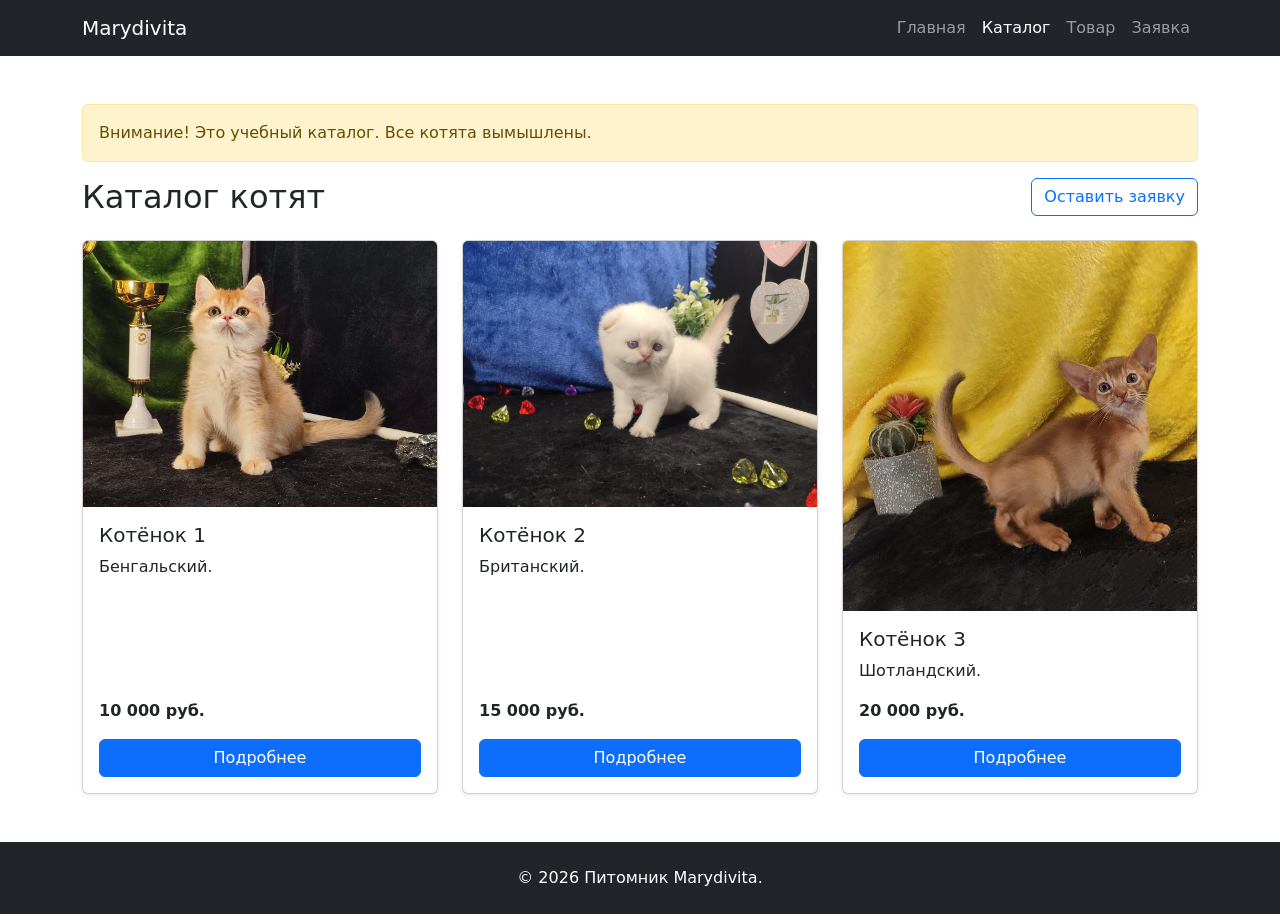
==== catalog.html @ 5cc083c1 "feat: create Bootstrap shop project structure" ====
<!DOCTYPE html>
<html lang="ru">
<head>
    <meta charset="UTF-8">
    <meta name="viewport" content="width=device-width, initial-scale=1.0">
    <title>Каталог – Marydivita</title>
    <link href="https://cdn.jsdelivr.net/npm/bootstrap@5.3.3/dist/css/bootstrap.min.css" rel="stylesheet">
    <link rel="stylesheet" href="css/custom.css">
</head>
<body>

    <nav class="navbar navbar-expand-lg navbar-dark bg-dark">
        <div class="container">
            <a class="navbar-brand" href="index.html">Marydivita</a>
            <button class="navbar-toggler" type="button" data-bs-toggle="collapse" data-bs-target="#mainNav"><span class="navbar-toggler-icon"></span></button>
            <div class="collapse navbar-collapse" id="mainNav">
                <ul class="navbar-nav ms-auto">
                    <li class="nav-item"><a class="nav-link" href="index.html">Главная</a></li>
                    <li class="nav-item"><a class="nav-link active" href="catalog.html">Каталог</a></li>
                    <li class="nav-item"><a class="nav-link" href="product.html">Товар</a></li>
                    <li class="nav-item"><a class="nav-link" href="order.html">Заявка</a></li>
                </ul>
            </div>
        </div>
    </nav>

    <main class="container my-5">
        <!-- Сообщение Alert -->
        <div class="alert alert-warning" role="alert">
            Внимание! Это учебный каталог. Все котята вымышлены.
        </div>

        <div class="d-flex justify-content-between align-items-center mb-4">
            <h1 class="h2 mb-0">Каталог котят</h1>
            <a href="order.html" class="btn btn-outline-primary">Оставить заявку</a>
        </div>

        <div class="row g-4">
            <!-- Товар 1 -->
            <div class="col-12 col-md-6 col-lg-4">
                <div class="card h-100 shadow-sm">
                    <img src="images/cat-1.jpg" class="card-img-top" alt="Котёнок 1">
                    <div class="card-body d-flex flex-column">
                        <h5 class="card-title">Котёнок 1</h5>
                        <p class="card-text">Бенгальский.</p>
                        <p class="fw-bold mt-auto">10 000 руб.</p>
                        <a href="product.html" class="btn btn-primary">Подробнее</a>
                    </div>
                </div>
            </div>
            <!-- Товар 2 -->
            <div class="col-12 col-md-6 col-lg-4">
                <div class="card h-100 shadow-sm">
                    <img src="images/cat-2.jpg" class="card-img-top" alt="Котёнок 2">
                    <div class="card-body d-flex flex-column">
                        <h5 class="card-title">Котёнок 2</h5>
                        <p class="card-text">Британский.</p>
                        <p class="fw-bold mt-auto">15 000 руб.</p>
                        <a href="product.html" class="btn btn-primary">Подробнее</a>
                    </div>
                </div>
            </div>
            <!-- Товар 3 -->
            <div class="col-12 col-md-6 col-lg-4">
                <div class="card h-100 shadow-sm">
                    <img src="images/cat-3.jpg" class="card-img-top" alt="Котёнок 3">
                    <div class="card-body d-flex flex-column">
                        <h5 class="card-title">Котёнок 3</h5>
                        <p class="card-text">Шотландский.</p>
                        <p class="fw-bold mt-auto">20 000 руб.</p>
                        <a href="product.html" class="btn btn-primary">Подробнее</a>
                    </div>
                </div>
            </div>
        </div>
    </main>

    <footer class="bg-dark text-white text-center py-4 mt-5">
        <p class="mb-0">&copy; 2026 Питомник Marydivita.</p>
    </footer>

    <script src="https://cdn.jsdelivr.net/npm/bootstrap@5.3.3/dist/js/bootstrap.bundle.min.js"></script>
</body>
</html>
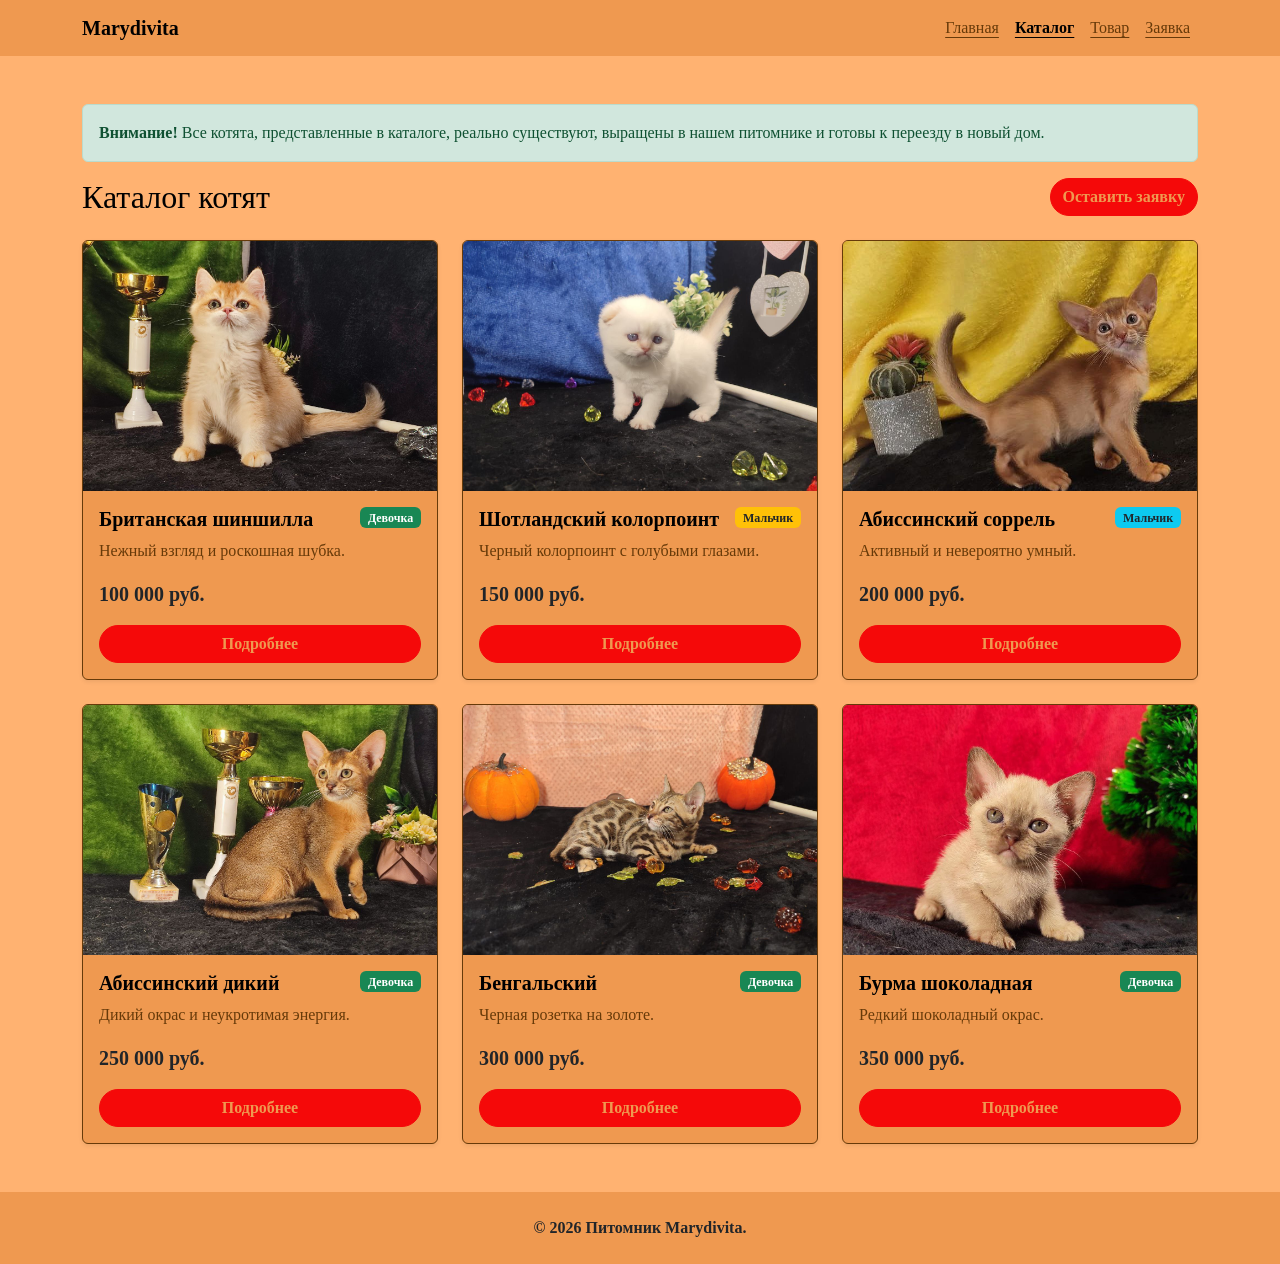
==== commit b463d863: "feat: create Bootstrap shop with 6 kittens and custom styling" ====
--- a/catalog.html
+++ b/catalog.html
@@ -3,16 +3,38 @@
 <head>
     <meta charset="UTF-8">
     <meta name="viewport" content="width=device-width, initial-scale=1.0">
-    <title>Каталог – Marydivita</title>
+    <title>Каталог – Marydivita Bootstrap</title>
+    
     <link href="https://cdn.jsdelivr.net/npm/bootstrap@5.3.3/dist/css/bootstrap.min.css" rel="stylesheet">
-    <link rel="stylesheet" href="css/custom.css">
+    <link rel="stylesheet" href="css/style.css">
+
+    <style>
+        body { background-color: #ffb271 !important; color: #673a09 !important; font-family: Georgia, "Times New Roman", serif; }
+        h1, h2, h3, h4, h5, .navbar-brand { color: #000 !important; }
+        .bg-dark { background-color: #ef9950 !important; }
+        .navbar-dark .navbar-nav .nav-link { color: #673a09 !important; text-decoration: underline; }
+        .navbar-dark .navbar-nav .nav-link.active { color: #000 !important; font-weight: bold; }
+        
+        .btn-primary { background-color: #f50909 !important; border-color: #f50909 !important; border-radius: 999px !important; color: #ef9950 !important; font-weight: bold; transition: 0.3s;}
+        .btn-primary:hover { background-color: #c40707 !important; color: #fff !important;}
+        
+        .btn-outline-primary { color: #ef9950 !important; border-color: #f50909 !important; border-radius: 999px !important; background-color: #f50909 !important; font-weight: bold; transition: 0.3s;}
+        .btn-outline-primary:hover { background-color: #c40707 !important; color: #fff !important; border-color: #c40707 !important; }
+        
+        .card { background-color: #ef9950 !important; border: 1px solid #673a09 !important; }
+        .card-text { color: #673a09 !important; }
+        
+        .alert-success { background-color: #d1e7dd; color: #0f5132; border-color: #badbcc; }
+    </style>
 </head>
 <body>
 
     <nav class="navbar navbar-expand-lg navbar-dark bg-dark">
         <div class="container">
             <a class="navbar-brand" href="index.html">Marydivita</a>
-            <button class="navbar-toggler" type="button" data-bs-toggle="collapse" data-bs-target="#mainNav"><span class="navbar-toggler-icon"></span></button>
+            <button class="navbar-toggler" type="button" data-bs-toggle="collapse" data-bs-target="#mainNav">
+                <span class="navbar-toggler-icon"></span>
+            </button>
             <div class="collapse navbar-collapse" id="mainNav">
                 <ul class="navbar-nav ms-auto">
                     <li class="nav-item"><a class="nav-link" href="index.html">Главная</a></li>
@@ -25,58 +47,111 @@
     </nav>
 
     <main class="container my-5">
-        <!-- Сообщение Alert -->
-        <div class="alert alert-warning" role="alert">
-            Внимание! Это учебный каталог. Все котята вымышлены.
+        <div class="alert alert-success" role="alert">
+            <strong>Внимание!</strong> Все котята, представленные в каталоге, реально существуют, выращены в нашем питомнике и готовы к переезду в новый дом.
         </div>
 
         <div class="d-flex justify-content-between align-items-center mb-4">
             <h1 class="h2 mb-0">Каталог котят</h1>
-            <a href="order.html" class="btn btn-outline-primary">Оставить заявку</a>
+            <a href="order.html" class="btn btn-primary">Оставить заявку</a>
         </div>
 
         <div class="row g-4">
-            <!-- Товар 1 -->
+            <!-- 1 -->
             <div class="col-12 col-md-6 col-lg-4">
                 <div class="card h-100 shadow-sm">
-                    <img src="images/cat-1.jpg" class="card-img-top" alt="Котёнок 1">
+                    <img src="images/cat-1.jpg" class="card-img-top" alt="Британская шиншилла" style="height: 250px; object-fit: cover;">
                     <div class="card-body d-flex flex-column">
-                        <h5 class="card-title">Котёнок 1</h5>
-                        <p class="card-text">Бенгальский.</p>
-                        <p class="fw-bold mt-auto">10 000 руб.</p>
+                        <div class="d-flex justify-content-between align-items-start mb-2">
+                            <h5 class="card-title mb-0">Британская шиншилла</h5>
+                            <span class="badge bg-success">Девочка</span>
+                        </div>
+                        <p class="card-text">Нежный взгляд и роскошная шубка.</p>
+                        <p class="fw-bold fs-5 mt-auto">100 000 руб.</p>
                         <a href="product.html" class="btn btn-primary">Подробнее</a>
                     </div>
                 </div>
             </div>
-            <!-- Товар 2 -->
+            <!-- 2 -->
             <div class="col-12 col-md-6 col-lg-4">
                 <div class="card h-100 shadow-sm">
-                    <img src="images/cat-2.jpg" class="card-img-top" alt="Котёнок 2">
+                    <img src="images/cat-2.jpg" class="card-img-top" alt="Шотландский колорпоинт" style="height: 250px; object-fit: cover;">
                     <div class="card-body d-flex flex-column">
-                        <h5 class="card-title">Котёнок 2</h5>
-                        <p class="card-text">Британский.</p>
-                        <p class="fw-bold mt-auto">15 000 руб.</p>
-                        <a href="product.html" class="btn btn-primary">Подробнее</a>
+                        <div class="d-flex justify-content-between align-items-start mb-2">
+                            <h5 class="card-title mb-0">Шотландский колорпоинт</h5>
+                            <span class="badge bg-warning text-dark">Мальчик</span>
+                        </div>
+                        <p class="card-text">Черный колорпоинт с голубыми глазами.</p>
+                        <p class="fw-bold fs-5 mt-auto">150 000 руб.</p>
+                        <a href="product-2.html" class="btn btn-primary">Подробнее</a>
                     </div>
                 </div>
             </div>
-            <!-- Товар 3 -->
+            <!-- 3 -->
             <div class="col-12 col-md-6 col-lg-4">
                 <div class="card h-100 shadow-sm">
-                    <img src="images/cat-3.jpg" class="card-img-top" alt="Котёнок 3">
+                    <img src="images/cat-3.jpg" class="card-img-top" alt="Абиссинский соррель" style="height: 250px; object-fit: cover;">
                     <div class="card-body d-flex flex-column">
-                        <h5 class="card-title">Котёнок 3</h5>
-                        <p class="card-text">Шотландский.</p>
-                        <p class="fw-bold mt-auto">20 000 руб.</p>
-                        <a href="product.html" class="btn btn-primary">Подробнее</a>
+                        <div class="d-flex justify-content-between align-items-start mb-2">
+                            <h5 class="card-title mb-0">Абиссинский соррель</h5>
+                            <span class="badge bg-info text-dark">Мальчик</span>
+                        </div>
+                        <p class="card-text">Активный и невероятно умный.</p>
+                        <p class="fw-bold fs-5 mt-auto">200 000 руб.</p>
+                        <a href="product-3.html" class="btn btn-primary">Подробнее</a>
+                    </div>
+                </div>
+            </div>
+            <!-- 4 -->
+            <div class="col-12 col-md-6 col-lg-4">
+                <div class="card h-100 shadow-sm">
+                    <img src="images/cat-4.jpg" class="card-img-top" alt="Абиссинский дикий" style="height: 250px; object-fit: cover;">
+                    <div class="card-body d-flex flex-column">
+                        <div class="d-flex justify-content-between align-items-start mb-2">
+                            <h5 class="card-title mb-0">Абиссинский дикий</h5>
+                            <span class="badge bg-success">Девочка</span>
+                        </div>
+                        <p class="card-text">Дикий окрас и неукротимая энергия.</p>
+                        <p class="fw-bold fs-5 mt-auto">250 000 руб.</p>
+                        <a href="product-4.html" class="btn btn-primary">Подробнее</a>
+                    </div>
+                </div>
+            </div>
+            <!-- 5 -->
+            <div class="col-12 col-md-6 col-lg-4">
+                <div class="card h-100 shadow-sm">
+                    <img src="images/cat-5.jpg" class="card-img-top" alt="Бенгальский" style="height: 250px; object-fit: cover;">
+                    <div class="card-body d-flex flex-column">
+                        <div class="d-flex justify-content-between align-items-start mb-2">
+                            <h5 class="card-title mb-0">Бенгальский</h5>
+                            <span class="badge bg-success">Девочка</span>
+                        </div>
+                        <p class="card-text">Черная розетка на золоте.</p>
+                        <p class="fw-bold fs-5 mt-auto">300 000 руб.</p>
+                        <a href="product-5.html" class="btn btn-primary">Подробнее</a>
+                    </div>
+                </div>
+            </div>
+            <!-- 6 -->
+            <div class="col-12 col-md-6 col-lg-4">
+                <div class="card h-100 shadow-sm">
+                    <img src="images/cat-6.jpg" class="card-img-top" alt="Бурма" style="height: 250px; object-fit: cover;">
+                    <div class="card-body d-flex flex-column">
+                        <div class="d-flex justify-content-between align-items-start mb-2">
+                            <h5 class="card-title mb-0">Бурма шоколадная</h5>
+                            <span class="badge bg-success">Девочка</span>
+                        </div>
+                        <p class="card-text">Редкий шоколадный окрас.</p>
+                        <p class="fw-bold fs-5 mt-auto">350 000 руб.</p>
+                        <a href="product-6.html" class="btn btn-primary">Подробнее</a>
                     </div>
                 </div>
             </div>
         </div>
     </main>
 
-    <footer class="bg-dark text-white text-center py-4 mt-5">
-        <p class="mb-0">&copy; 2026 Питомник Marydivita.</p>
+    <footer class="bg-dark text-center py-4 mt-5">
+        <p class="mb-0 text-dark fw-bold">&copy; 2026 Питомник Marydivita.</p>
     </footer>
 
     <script src="https://cdn.jsdelivr.net/npm/bootstrap@5.3.3/dist/js/bootstrap.bundle.min.js"></script>
--- a/css/style.css
+++ b/css/style.css
@@ -0,0 +1,108 @@
+/* =========================================
+   Фирменные стили Marydivita поверх Bootstrap
+   ========================================= */
+
+:root {
+    --md-bg: #ffb271;          /* Оранжевый фон страницы */
+    --md-surface: #ef9950;     /* Цвет шапки, подвала и карточек */
+    --md-text: #673a09;        /* Коричневый текст */
+    --md-primary: #f50909;     /* Красный акцент (кнопки) */
+    --md-primary-dark: #c40707;
+}
+
+/* 1. Общие стили страницы */
+body {
+    background-color: var(--md-bg) !important; /* Перебиваем белый фон Bootstrap */
+    color: var(--md-text);
+    font-family: Georgia, "Times New Roman", serif;
+}
+
+h1, h2, h3, h4, h5, .navbar-brand {
+    color: #000 !important; /* Черные заголовки как в КР1 */
+    font-weight: bold;
+}
+
+/* 2. Шапка и подвал (делаем их оранжевыми) */
+.bg-dark {
+    background-color: var(--md-surface) !important;
+}
+.navbar-dark .navbar-nav .nav-link {
+    color: var(--md-text) !important;
+    text-decoration: underline;
+    text-decoration-thickness: 3px;
+    text-underline-offset: 4px;
+}
+.navbar-dark .navbar-nav .nav-link:hover,
+.navbar-dark .navbar-nav .nav-link.active {
+    color: #000 !important;
+}
+.navbar-brand {
+    color: #000 !important;
+}
+
+/* 3. Кнопки */
+.btn-primary {
+    background-color: var(--md-primary) !important;
+    border-color: var(--md-primary) !important;
+    border-radius: 999px !important; /* Круглые кнопки */
+    color: white !important;
+}
+.btn-primary:hover {
+    background-color: var(--md-primary-dark) !important;
+}
+.btn-outline-primary {
+    color: var(--md-primary) !important;
+    border-color: var(--md-primary) !important;
+    border-radius: 999px !important;
+}
+.btn-outline-primary:hover {
+    background-color: var(--md-primary) !important;
+    color: white !important;
+}
+
+/* 4. Карточки товаров */
+.card {
+    background-color: var(--md-surface) !important;
+    border: 1px solid var(--md-text) !important;
+}
+.card-text {
+    color: var(--md-text) !important;
+}
+.card-img-top {
+    height: 200px;
+    object-fit: cover;
+}
+
+/* 5. Alert (сообщения) */
+.alert-info, .alert-warning {
+    background-color: #ffd0a0;
+    color: var(--md-text);
+    border-color: var(--md-text);
+}
+
+/* 6. Формы и Аккордеон */
+.form-control, .form-select {
+    background-color: transparent;
+    border: none;
+    border-bottom: 1px solid var(--md-text);
+    border-radius: 0;
+    color: var(--md-text);
+}
+.form-control:focus, .form-select:focus {
+    box-shadow: none;
+    border-bottom: 2px solid var(--md-primary);
+}
+.accordion-button {
+    background-color: var(--md-surface);
+    color: var(--md-text);
+}
+.accordion-button:not(.collapsed) {
+    background-color: #e68a3c;
+    color: var(--md-text);
+}
+
+/* 7. Модальное окно */
+.modal-content {
+    background-color: #ffd0a0;
+    color: var(--md-text);
+}
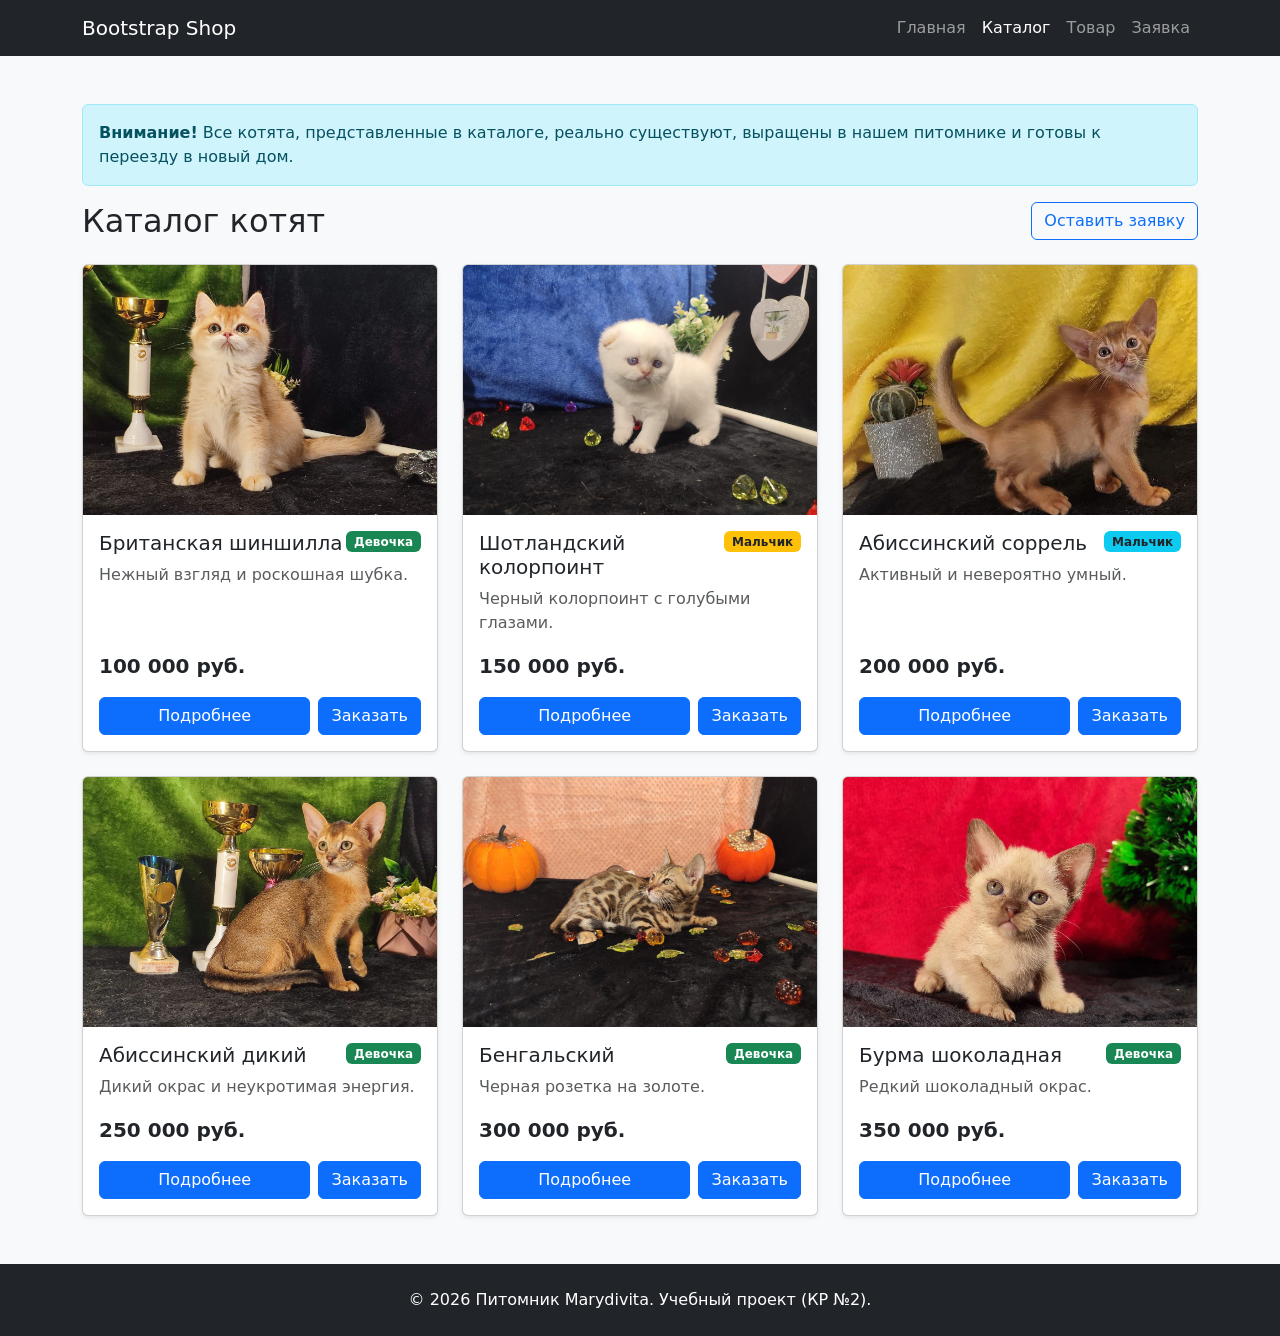
==== commit 3a048549: "fix: update product pages, standard bootstrap styles and order links" ====
--- a/catalog.html
+++ b/catalog.html
@@ -3,35 +3,15 @@
 <head>
     <meta charset="UTF-8">
     <meta name="viewport" content="width=device-width, initial-scale=1.0">
-    <title>Каталог – Marydivita Bootstrap</title>
+    <title>Каталог – Bootstrap Shop</title>
     
     <link href="https://cdn.jsdelivr.net/npm/bootstrap@5.3.3/dist/css/bootstrap.min.css" rel="stylesheet">
-    <link rel="stylesheet" href="css/style.css">
-
-    <style>
-        body { background-color: #ffb271 !important; color: #673a09 !important; font-family: Georgia, "Times New Roman", serif; }
-        h1, h2, h3, h4, h5, .navbar-brand { color: #000 !important; }
-        .bg-dark { background-color: #ef9950 !important; }
-        .navbar-dark .navbar-nav .nav-link { color: #673a09 !important; text-decoration: underline; }
-        .navbar-dark .navbar-nav .nav-link.active { color: #000 !important; font-weight: bold; }
-        
-        .btn-primary { background-color: #f50909 !important; border-color: #f50909 !important; border-radius: 999px !important; color: #ef9950 !important; font-weight: bold; transition: 0.3s;}
-        .btn-primary:hover { background-color: #c40707 !important; color: #fff !important;}
-        
-        .btn-outline-primary { color: #ef9950 !important; border-color: #f50909 !important; border-radius: 999px !important; background-color: #f50909 !important; font-weight: bold; transition: 0.3s;}
-        .btn-outline-primary:hover { background-color: #c40707 !important; color: #fff !important; border-color: #c40707 !important; }
-        
-        .card { background-color: #ef9950 !important; border: 1px solid #673a09 !important; }
-        .card-text { color: #673a09 !important; }
-        
-        .alert-success { background-color: #d1e7dd; color: #0f5132; border-color: #badbcc; }
-    </style>
 </head>
-<body>
+<body class="bg-light">
 
     <nav class="navbar navbar-expand-lg navbar-dark bg-dark">
         <div class="container">
-            <a class="navbar-brand" href="index.html">Marydivita</a>
+            <a class="navbar-brand" href="index.html">Bootstrap Shop</a>
             <button class="navbar-toggler" type="button" data-bs-toggle="collapse" data-bs-target="#mainNav">
                 <span class="navbar-toggler-icon"></span>
             </button>
@@ -47,13 +27,13 @@
     </nav>
 
     <main class="container my-5">
-        <div class="alert alert-success" role="alert">
+        <div class="alert alert-info" role="alert">
             <strong>Внимание!</strong> Все котята, представленные в каталоге, реально существуют, выращены в нашем питомнике и готовы к переезду в новый дом.
         </div>
 
         <div class="d-flex justify-content-between align-items-center mb-4">
             <h1 class="h2 mb-0">Каталог котят</h1>
-            <a href="order.html" class="btn btn-primary">Оставить заявку</a>
+            <a href="order.html" class="btn btn-outline-primary">Оставить заявку</a>
         </div>
 
         <div class="row g-4">
@@ -66,9 +46,12 @@
                             <h5 class="card-title mb-0">Британская шиншилла</h5>
                             <span class="badge bg-success">Девочка</span>
                         </div>
-                        <p class="card-text">Нежный взгляд и роскошная шубка.</p>
+                        <p class="card-text text-muted">Нежный взгляд и роскошная шубка.</p>
                         <p class="fw-bold fs-5 mt-auto">100 000 руб.</p>
-                        <a href="product.html" class="btn btn-primary">Подробнее</a>
+                        <div class="d-flex gap-2">
+                            <a href="product.html" class="btn btn-primary flex-grow-1">Подробнее</a>
+                            <button class="btn btn-primary" data-bs-toggle="modal" data-bs-target="#orderModal" onclick="setProduct('Британская шиншилла')">Заказать</button>
+                        </div>
                     </div>
                 </div>
             </div>
@@ -81,9 +64,12 @@
                             <h5 class="card-title mb-0">Шотландский колорпоинт</h5>
                             <span class="badge bg-warning text-dark">Мальчик</span>
                         </div>
-                        <p class="card-text">Черный колорпоинт с голубыми глазами.</p>
+                        <p class="card-text text-muted">Черный колорпоинт с голубыми глазами.</p>
                         <p class="fw-bold fs-5 mt-auto">150 000 руб.</p>
-                        <a href="product-2.html" class="btn btn-primary">Подробнее</a>
+                        <div class="d-flex gap-2">
+                            <a href="product-2.html" class="btn btn-primary flex-grow-1">Подробнее</a>
+                            <button class="btn btn-primary" data-bs-toggle="modal" data-bs-target="#orderModal" onclick="setProduct('Шотландский колорпоинт')">Заказать</button>
+                        </div>
                     </div>
                 </div>
             </div>
@@ -96,9 +82,12 @@
                             <h5 class="card-title mb-0">Абиссинский соррель</h5>
                             <span class="badge bg-info text-dark">Мальчик</span>
                         </div>
-                        <p class="card-text">Активный и невероятно умный.</p>
+                        <p class="card-text text-muted">Активный и невероятно умный.</p>
                         <p class="fw-bold fs-5 mt-auto">200 000 руб.</p>
-                        <a href="product-3.html" class="btn btn-primary">Подробнее</a>
+                        <div class="d-flex gap-2">
+                            <a href="product-3.html" class="btn btn-primary flex-grow-1">Подробнее</a>
+                            <button class="btn btn-primary" data-bs-toggle="modal" data-bs-target="#orderModal" onclick="setProduct('Абиссинский соррель')">Заказать</button>
+                        </div>
                     </div>
                 </div>
             </div>
@@ -111,9 +100,12 @@
                             <h5 class="card-title mb-0">Абиссинский дикий</h5>
                             <span class="badge bg-success">Девочка</span>
                         </div>
-                        <p class="card-text">Дикий окрас и неукротимая энергия.</p>
+                        <p class="card-text text-muted">Дикий окрас и неукротимая энергия.</p>
                         <p class="fw-bold fs-5 mt-auto">250 000 руб.</p>
-                        <a href="product-4.html" class="btn btn-primary">Подробнее</a>
+                        <div class="d-flex gap-2">
+                            <a href="product-4.html" class="btn btn-primary flex-grow-1">Подробнее</a>
+                            <button class="btn btn-primary" data-bs-toggle="modal" data-bs-target="#orderModal" onclick="setProduct('Абиссинский дикий')">Заказать</button>
+                        </div>
                     </div>
                 </div>
             </div>
@@ -126,9 +118,12 @@
                             <h5 class="card-title mb-0">Бенгальский</h5>
                             <span class="badge bg-success">Девочка</span>
                         </div>
-                        <p class="card-text">Черная розетка на золоте.</p>
+                        <p class="card-text text-muted">Черная розетка на золоте.</p>
                         <p class="fw-bold fs-5 mt-auto">300 000 руб.</p>
-                        <a href="product-5.html" class="btn btn-primary">Подробнее</a>
+                        <div class="d-flex gap-2">
+                            <a href="product-5.html" class="btn btn-primary flex-grow-1">Подробнее</a>
+                            <button class="btn btn-primary" data-bs-toggle="modal" data-bs-target="#orderModal" onclick="setProduct('Бенгальский')">Заказать</button>
+                        </div>
                     </div>
                 </div>
             </div>
@@ -141,19 +136,59 @@
                             <h5 class="card-title mb-0">Бурма шоколадная</h5>
                             <span class="badge bg-success">Девочка</span>
                         </div>
-                        <p class="card-text">Редкий шоколадный окрас.</p>
+                        <p class="card-text text-muted">Редкий шоколадный окрас.</p>
                         <p class="fw-bold fs-5 mt-auto">350 000 руб.</p>
-                        <a href="product-6.html" class="btn btn-primary">Подробнее</a>
+                        <div class="d-flex gap-2">
+                            <a href="product-6.html" class="btn btn-primary flex-grow-1">Подробнее</a>
+                            <button class="btn btn-primary" data-bs-toggle="modal" data-bs-target="#orderModal" onclick="setProduct('Бурма шоколадная')">Заказать</button>
+                        </div>
                     </div>
                 </div>
             </div>
         </div>
     </main>
 
-    <footer class="bg-dark text-center py-4 mt-5">
-        <p class="mb-0 text-dark fw-bold">&copy; 2026 Питомник Marydivita.</p>
+    <footer class="bg-dark text-white text-center py-4 mt-5">
+        <p class="mb-0">&copy; 2026 Питомник Marydivita. Учебный проект (КР №2).</p>
     </footer>
 
+    <!-- Модальное окно -->
+    <div class="modal fade" id="orderModal" tabindex="-1" aria-labelledby="orderModalLabel" aria-hidden="true">
+        <div class="modal-dialog">
+            <div class="modal-content">
+                <div class="modal-header">
+                    <h5 class="modal-title" id="orderModalLabel">Быстрая заявка</h5>
+                    <button type="button" class="btn-close" data-bs-dismiss="modal" aria-label="Закрыть"></button>
+                </div>
+                <div class="modal-body">
+                    <form>
+                        <div class="mb-3">
+                            <label for="modal-cat-name" class="form-label">Выбранный котёнок</label>
+                            <input type="text" class="form-control" id="modal-cat-name" readonly>
+                        </div>
+                        <div class="mb-3">
+                            <label for="modal-name" class="form-label">Ваше имя</label>
+                            <input type="text" class="form-control" id="modal-name" required>
+                        </div>
+                        <div class="mb-3">
+                            <label for="modal-phone" class="form-label">Телефон</label>
+                            <input type="tel" class="form-control" id="modal-phone" required>
+                        </div>
+                    </form>
+                </div>
+                <div class="modal-footer">
+                    <button type="button" class="btn btn-secondary" data-bs-dismiss="modal">Закрыть</button>
+                    <button type="button" class="btn btn-primary">Отправить</button>
+                </div>
+            </div>
+        </div>
+    </div>
+
     <script src="https://cdn.jsdelivr.net/npm/bootstrap@5.3.3/dist/js/bootstrap.bundle.min.js"></script>
+    <script>
+        function setProduct(name) {
+            document.getElementById('modal-cat-name').value = name;
+        }
+    </script>
 </body>
 </html>
